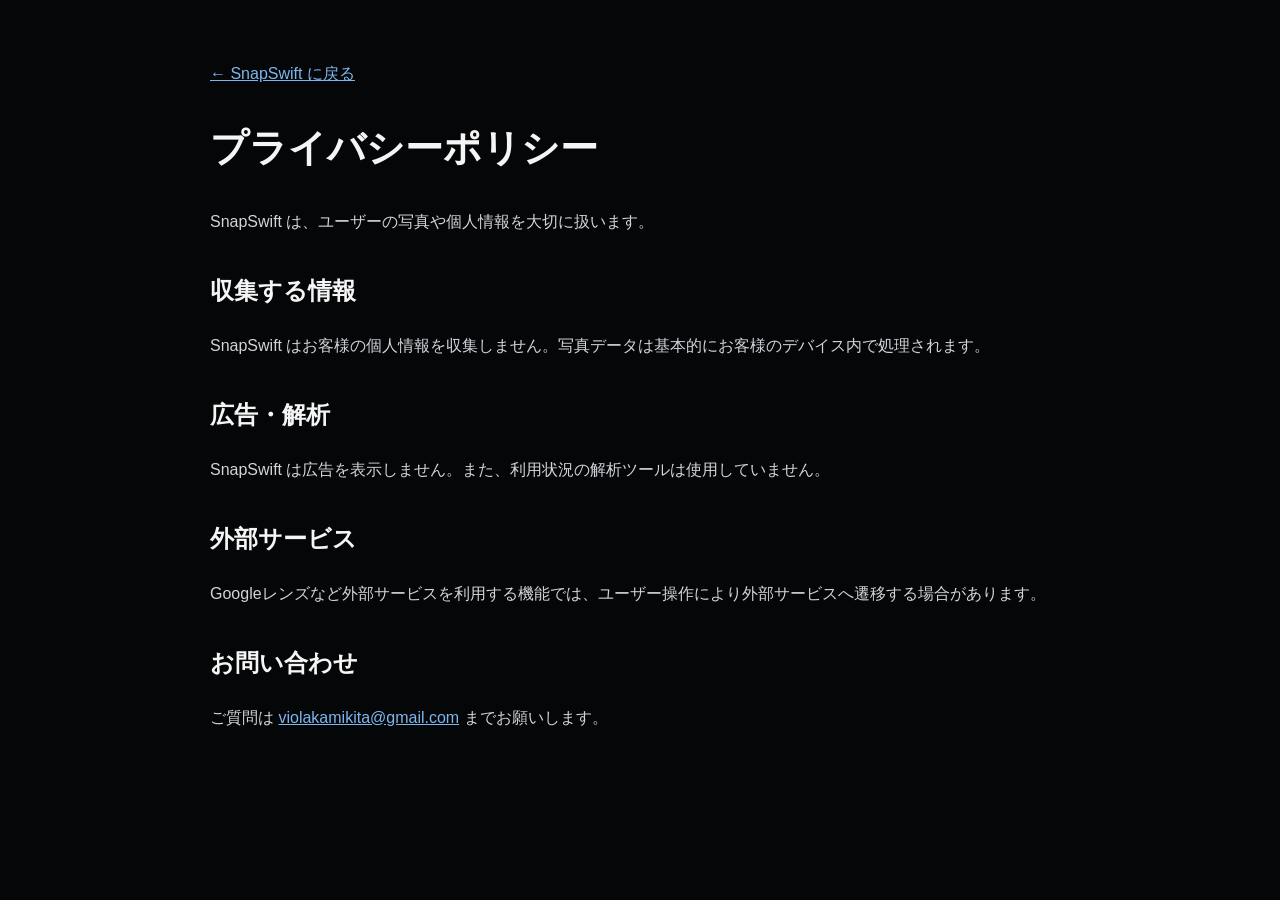
==== privacy.html @ 4c7b7dae "Add files via upload" ====
<!DOCTYPE html>
<html lang="ja">
<head>
<meta charset="UTF-8">
<meta name="viewport" content="width=device-width, initial-scale=1.0">
<title>SnapSwift プライバシーポリシー</title>
<style>
body{margin:0;background:#050607;color:#f5f5f5;font-family:-apple-system,BlinkMacSystemFont,"Segoe UI",sans-serif;line-height:1.8}
main{max-width:860px;margin:0 auto;padding:60px 22px}
a{color:#7db7f0}
h1{font-size:38px}
section{margin-top:32px}
p,li{color:#d1d5db}
</style>
</head>
<body>
<main>
<a href="./">← SnapSwift に戻る</a>
<h1>プライバシーポリシー</h1>
<p>SnapSwift は、ユーザーの写真や個人情報を大切に扱います。</p>

<section>
<h2>収集する情報</h2>
<p>SnapSwift はお客様の個人情報を収集しません。写真データは基本的にお客様のデバイス内で処理されます。</p>
</section>

<section>
<h2>広告・解析</h2>
<p>SnapSwift は広告を表示しません。また、利用状況の解析ツールは使用していません。</p>
</section>

<section>
<h2>外部サービス</h2>
<p>Googleレンズなど外部サービスを利用する機能では、ユーザー操作により外部サービスへ遷移する場合があります。</p>
</section>

<section>
<h2>お問い合わせ</h2>
<p>ご質問は <a href="mailto:violakamikita@gmail.com">violakamikita@gmail.com</a> までお願いします。</p>
</section>
</main>
</body>
</html>
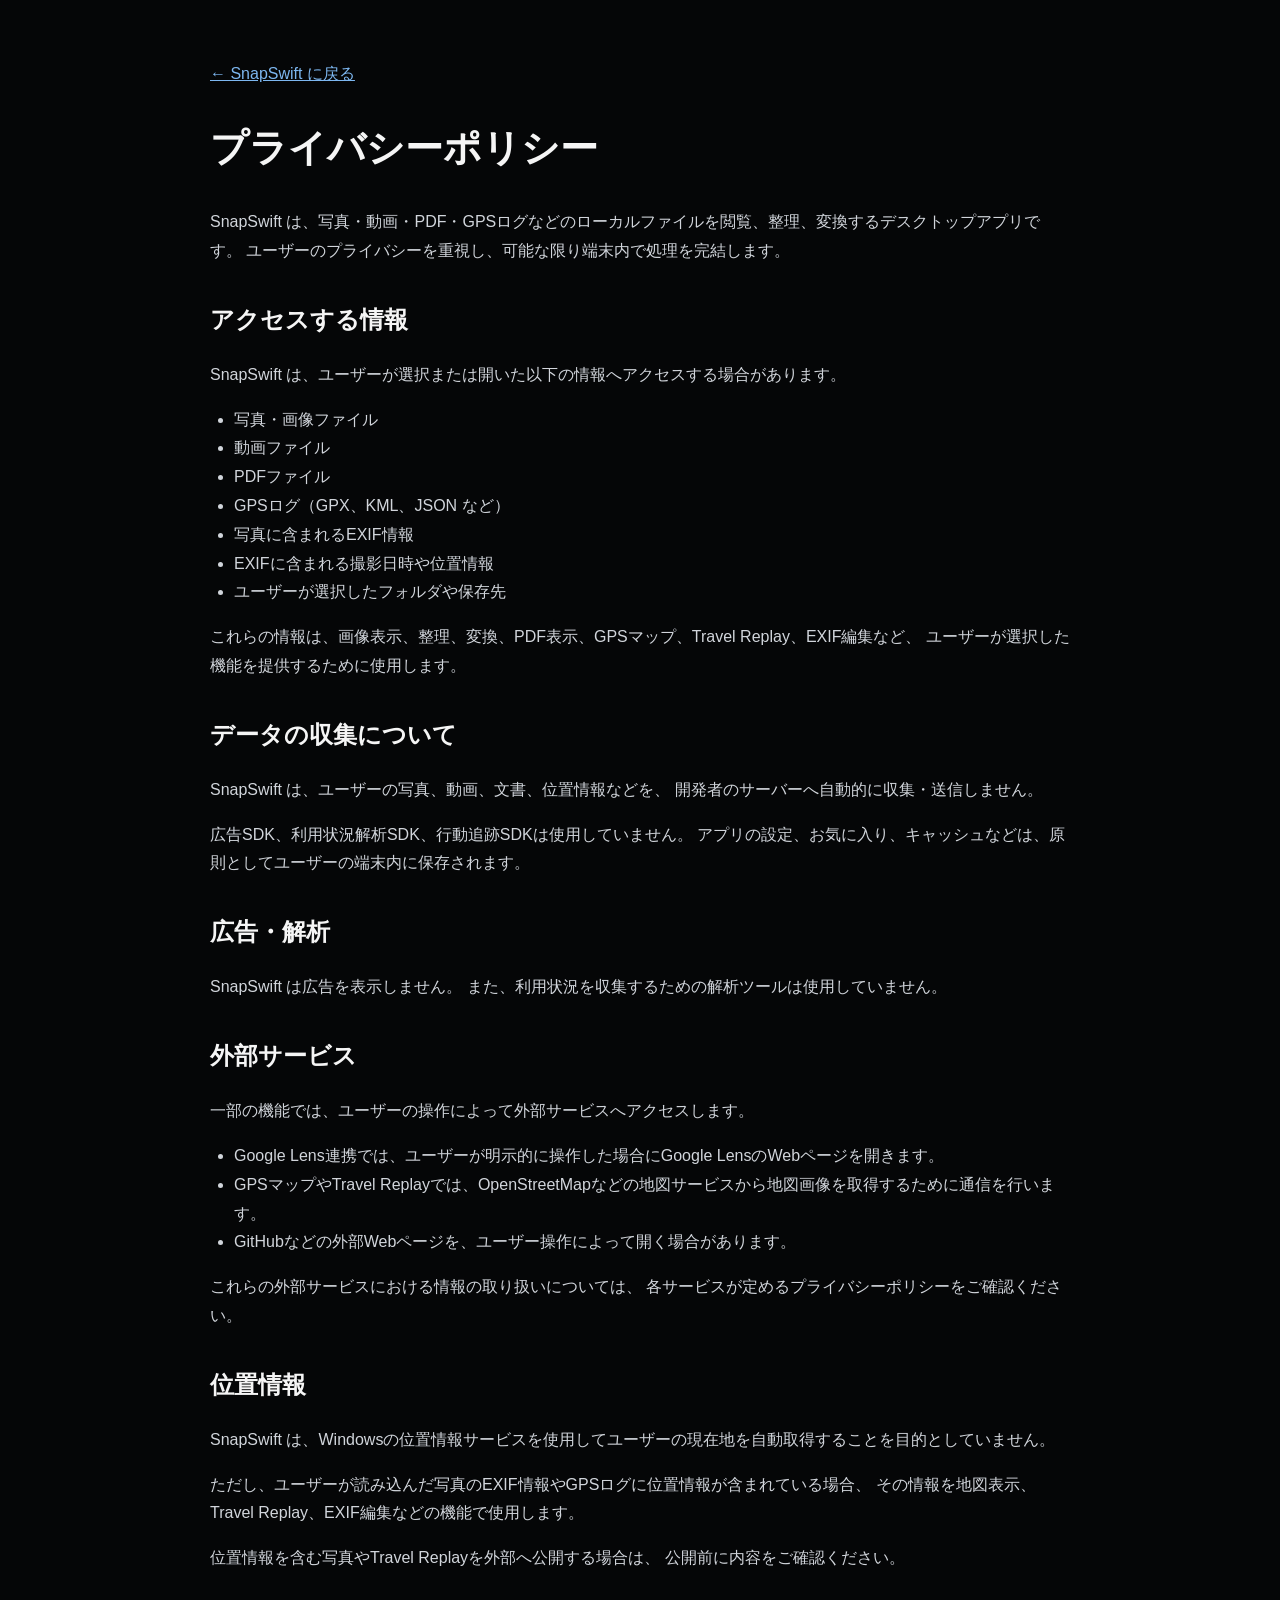
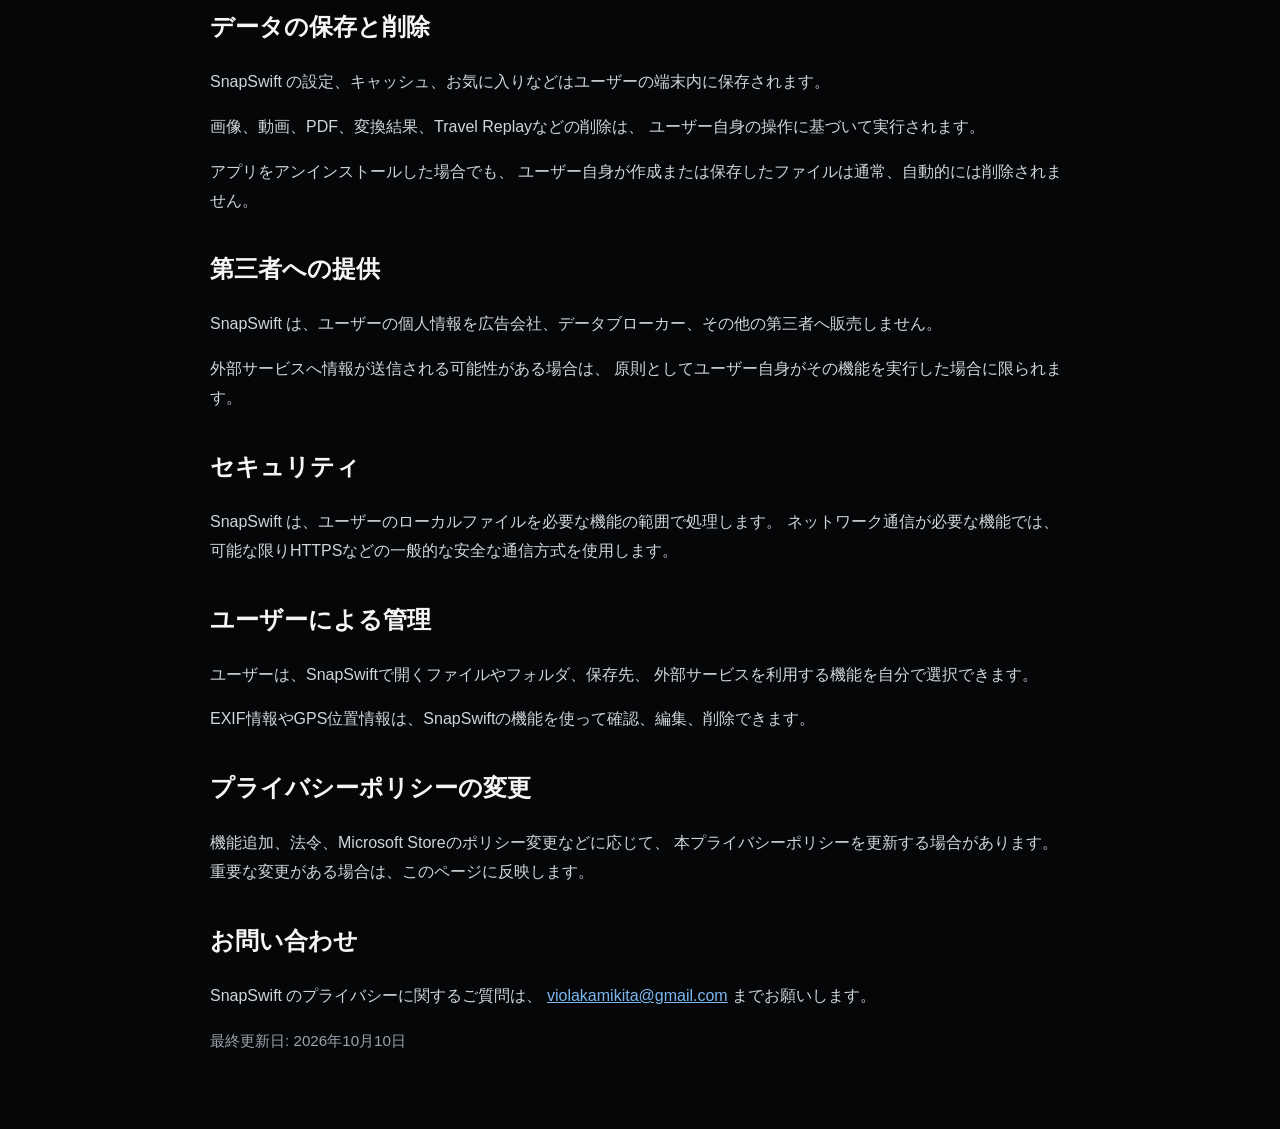
==== commit aaa9a43c: "privacy.html" ====
--- a/privacy.html
+++ b/privacy.html
@@ -5,39 +5,169 @@
 <meta name="viewport" content="width=device-width, initial-scale=1.0">
 <title>SnapSwift プライバシーポリシー</title>
 <style>
-body{margin:0;background:#050607;color:#f5f5f5;font-family:-apple-system,BlinkMacSystemFont,"Segoe UI",sans-serif;line-height:1.8}
-main{max-width:860px;margin:0 auto;padding:60px 22px}
+body{
+  margin:0;
+  background:#050607;
+  color:#f5f5f5;
+  font-family:-apple-system,BlinkMacSystemFont,"Segoe UI",sans-serif;
+  line-height:1.8;
+}
+main{
+  max-width:860px;
+  margin:0 auto;
+  padding:60px 22px;
+}
 a{color:#7db7f0}
 h1{font-size:38px}
 section{margin-top:32px}
 p,li{color:#d1d5db}
+ul{padding-left:1.5em}
+.note{color:#9ca3af;font-size:.95rem}
 </style>
 </head>
 <body>
 <main>
 <a href="./">← SnapSwift に戻る</a>
+
 <h1>プライバシーポリシー</h1>
-<p>SnapSwift は、ユーザーの写真や個人情報を大切に扱います。</p>
+
+<p>
+SnapSwift は、写真・動画・PDF・GPSログなどのローカルファイルを閲覧、整理、変換するデスクトップアプリです。
+ユーザーのプライバシーを重視し、可能な限り端末内で処理を完結します。
+</p>
 
 <section>
-<h2>収集する情報</h2>
-<p>SnapSwift はお客様の個人情報を収集しません。写真データは基本的にお客様のデバイス内で処理されます。</p>
+<h2>アクセスする情報</h2>
+<p>SnapSwift は、ユーザーが選択または開いた以下の情報へアクセスする場合があります。</p>
+<ul>
+<li>写真・画像ファイル</li>
+<li>動画ファイル</li>
+<li>PDFファイル</li>
+<li>GPSログ（GPX、KML、JSON など）</li>
+<li>写真に含まれるEXIF情報</li>
+<li>EXIFに含まれる撮影日時や位置情報</li>
+<li>ユーザーが選択したフォルダや保存先</li>
+</ul>
+<p>
+これらの情報は、画像表示、整理、変換、PDF表示、GPSマップ、Travel Replay、EXIF編集など、
+ユーザーが選択した機能を提供するために使用します。
+</p>
+</section>
+
+<section>
+<h2>データの収集について</h2>
+<p>
+SnapSwift は、ユーザーの写真、動画、文書、位置情報などを、
+開発者のサーバーへ自動的に収集・送信しません。
+</p>
+<p>
+広告SDK、利用状況解析SDK、行動追跡SDKは使用していません。
+アプリの設定、お気に入り、キャッシュなどは、原則としてユーザーの端末内に保存されます。
+</p>
 </section>
 
 <section>
 <h2>広告・解析</h2>
-<p>SnapSwift は広告を表示しません。また、利用状況の解析ツールは使用していません。</p>
+<p>
+SnapSwift は広告を表示しません。
+また、利用状況を収集するための解析ツールは使用していません。
+</p>
 </section>
 
 <section>
 <h2>外部サービス</h2>
-<p>Googleレンズなど外部サービスを利用する機能では、ユーザー操作により外部サービスへ遷移する場合があります。</p>
+<p>一部の機能では、ユーザーの操作によって外部サービスへアクセスします。</p>
+<ul>
+<li>Google Lens連携では、ユーザーが明示的に操作した場合にGoogle LensのWebページを開きます。</li>
+<li>GPSマップやTravel Replayでは、OpenStreetMapなどの地図サービスから地図画像を取得するために通信を行います。</li>
+<li>GitHubなどの外部Webページを、ユーザー操作によって開く場合があります。</li>
+</ul>
+<p>
+これらの外部サービスにおける情報の取り扱いについては、
+各サービスが定めるプライバシーポリシーをご確認ください。
+</p>
+</section>
+
+<section>
+<h2>位置情報</h2>
+<p>
+SnapSwift は、Windowsの位置情報サービスを使用してユーザーの現在地を自動取得することを目的としていません。
+</p>
+<p>
+ただし、ユーザーが読み込んだ写真のEXIF情報やGPSログに位置情報が含まれている場合、
+その情報を地図表示、Travel Replay、EXIF編集などの機能で使用します。
+</p>
+<p>
+位置情報を含む写真やTravel Replayを外部へ公開する場合は、
+公開前に内容をご確認ください。
+</p>
+</section>
+
+<section>
+<h2>データの保存と削除</h2>
+<p>
+SnapSwift の設定、キャッシュ、お気に入りなどはユーザーの端末内に保存されます。
+</p>
+<p>
+画像、動画、PDF、変換結果、Travel Replayなどの削除は、
+ユーザー自身の操作に基づいて実行されます。
+</p>
+<p>
+アプリをアンインストールした場合でも、
+ユーザー自身が作成または保存したファイルは通常、自動的には削除されません。
+</p>
+</section>
+
+<section>
+<h2>第三者への提供</h2>
+<p>
+SnapSwift は、ユーザーの個人情報を広告会社、データブローカー、その他の第三者へ販売しません。
+</p>
+<p>
+外部サービスへ情報が送信される可能性がある場合は、
+原則としてユーザー自身がその機能を実行した場合に限られます。
+</p>
+</section>
+
+<section>
+<h2>セキュリティ</h2>
+<p>
+SnapSwift は、ユーザーのローカルファイルを必要な機能の範囲で処理します。
+ネットワーク通信が必要な機能では、可能な限りHTTPSなどの一般的な安全な通信方式を使用します。
+</p>
+</section>
+
+<section>
+<h2>ユーザーによる管理</h2>
+<p>
+ユーザーは、SnapSwiftで開くファイルやフォルダ、保存先、
+外部サービスを利用する機能を自分で選択できます。
+</p>
+<p>
+EXIF情報やGPS位置情報は、SnapSwiftの機能を使って確認、編集、削除できます。
+</p>
+</section>
+
+<section>
+<h2>プライバシーポリシーの変更</h2>
+<p>
+機能追加、法令、Microsoft Storeのポリシー変更などに応じて、
+本プライバシーポリシーを更新する場合があります。
+重要な変更がある場合は、このページに反映します。
+</p>
 </section>
 
 <section>
 <h2>お問い合わせ</h2>
-<p>ご質問は <a href="mailto:violakamikita@gmail.com">violakamikita@gmail.com</a> までお願いします。</p>
+<p>
+SnapSwift のプライバシーに関するご質問は、
+<a href="mailto:violakamikita@gmail.com">violakamikita@gmail.com</a>
+までお願いします。
+</p>
 </section>
+
+<p class="note">最終更新日: 2026年10月10日</p>
+
 </main>
 </body>
 </html>
